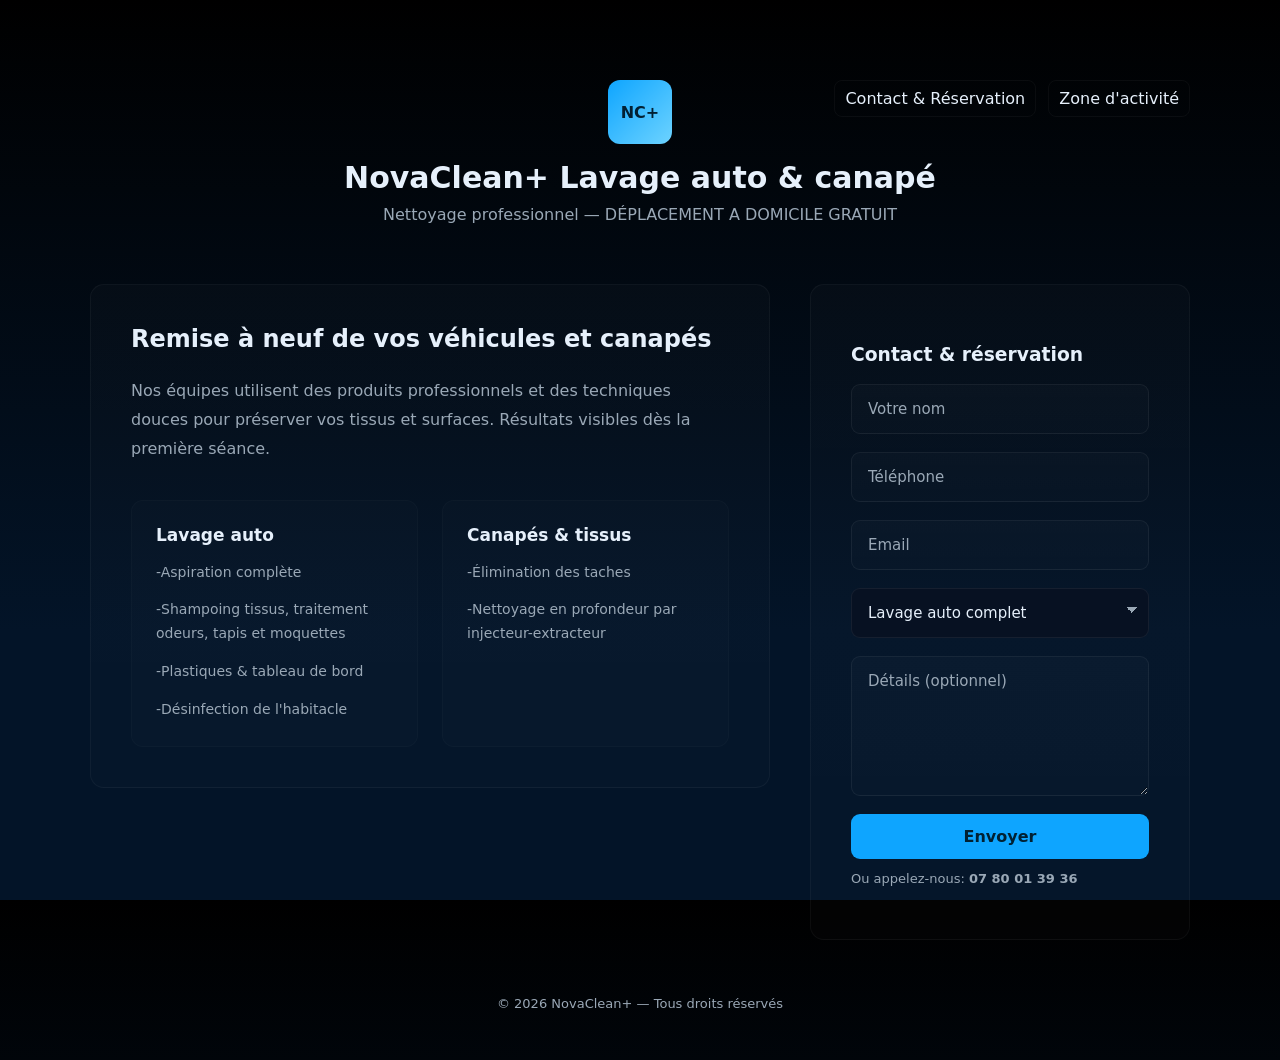
==== index.html @ 8834ce90 "other commit" ====
<!doctype html>
<html lang="fr">

<head>
    <meta charset="utf-8">
    <meta name="viewport" content="width=device-width, initial-scale=1">
    <title>NovaClean+ Lavage auto & canapé</title>
    <link rel="stylesheet" href="css/style.css">
</head>

<body>
    <div class="site">
        <header>
            <div class="logo">
                <div class="logo-badge" aria-hidden="true">NC+</div>
                <div>
                    <h1>NovaClean+ Lavage auto & canapé</h1>
                    <p class="lead">Nettoyage professionnel — DÉPLACEMENT A DOMICILE GRATUIT</p>
                </div>
            </div>
            <nav style="margin-left:auto;display:flex;gap:12px;align-items:center">
                <a href="contact.html"
                    style="color:inherit;text-decoration:none;border:1px solid rgba(255,255,255,0.04);padding:8px 10px;border-radius:8px">Contact
                    & Réservation</a>
                <a href="zone.html"
                    style="color:inherit;text-decoration:none;border:1px solid rgba(255,255,255,0.04);padding:8px 10px;border-radius:8px">Zone
                    d'activité</a>
            </nav>
        </header>

        <main class="hero">
            <section class="card intro">
                <h2>Remise à neuf de vos véhicules et canapés</h2>
                <p class="lead">Nos équipes utilisent des produits professionnels et des techniques douces pour
                    préserver vos tissus et surfaces. Résultats visibles dès la première séance.</p>

                <div class="services">
                    <div class="service">
                        <h3>Lavage auto</h3>
                        <p>-Aspiration complète</p>
                        <p>-Shampoing tissus, traitement odeurs, tapis et moquettes</p>
                        <p>-Plastiques & tableau de bord</p>
                        <p>-Désinfection de l'habitacle</p>
                    </div>
                    <div class="service">
                        <h3>Canapés & tissus</h3>
                        <p>-Élimination des taches</p>
                        <p>-Nettoyage en profondeur par injecteur-extracteur</p>

                    </div>
                </div>
            </section>

            <aside class="card">
                <h3>Contact & réservation</h3>
                <form action="https://formsubmit.co/kyliann.victor@email.com" method="POST">

                    <input type="text" name="nom" placeholder="Votre nom" required>

                    <input type="tel" name="telephone" placeholder="Téléphone" required>

                    <input type="email" name="email" placeholder="Email" required>

                    <select name="prestation">
                        <option value="Lavage auto complet">
                            Lavage auto complet
                        </option>
                        <option value="Nettoyage intérieur">
                            Nettoyage intérieur
                        </option>
                    </select>

                    <textarea name="details" placeholder="Détails (optionnel)"></textarea>

                    <button type="submit">Envoyer</button>

                </form>
                <p style="margin-top:12px;color:var(--muted);font-size:13px">Ou appelez-nous: <strong>07 80 01 39 36</strong></p>
            </aside>
        </main>

        <footer>
            © <span id="year"></span> NovaClean+ — Tous droits réservés
        </footer>
    </div>

    <script>
        document.getElementById('year').textContent = new Date().getFullYear();
    </script>
</body>

</html>
---- css/style.css ----
:root {
  --bg1: #000000;
  --bg2: #031428;
  --accent: #0ea5ff;
  --card: #071122;
  --muted: #9aa8b6;
}

html,
body {
  height: 100%;
  margin: 0;
  font-family: Inter, system-ui, -apple-system, "Segoe UI", Roboto,
    "Helvetica Neue", Arial;
}

body {
  background: linear-gradient(180deg, var(--bg1) 0%, var(--bg2) 70%);
  color: #e6f0fb;
  -webkit-font-smoothing: antialiased;
  -moz-osx-font-smoothing: grayscale;

  display: flex;
  align-items: flex-start;
  justify-content: center;

  padding: 80px 32px;
}

.site {
  width: 100%;
  max-width: 1100px;
}

/* HEADER */

header {
  position: relative;
  display: flex;
  justify-content: center;
  gap: 24px;
  margin-bottom: 56px;
}

.logo {
  display: flex;
  flex-direction: column;
  align-items: center;
  gap: 16px;
  text-align: center;
}

header nav {
  position: absolute;
  top: 0;
  right: 0;
}

.logo-badge {
  width: 64px;
  height: 64px;
  border-radius: 12px;
  background: linear-gradient(135deg, var(--accent), #6dd3ff);

  display: flex;
  align-items: center;
  justify-content: center;

  font-weight: 700;
  color: #022033;
}

h1 {
  font-size: 30px;
  margin: 0 0 6px;
}

p.lead {
  margin: 0;
  color: var(--muted);
  line-height: 1.7;
}

/* HERO */

.hero {
  display: grid;
  grid-template-columns: 1fr 380px;
  gap: 40px;
  align-items: start;
}

/* CARDS */

.card {
  background: linear-gradient(
    180deg,
    rgba(255, 255, 255, 0.02),
    rgba(255, 255, 255, 0.01)
  );

  border: 1px solid rgba(255, 255, 255, 0.04);

  padding: 40px;
  border-radius: 14px;
}

/* INTRO */

.intro h2 {
  margin: 0 0 24px;
  font-size: 24px;
}

.intro .lead {
  line-height: 1.8;
}

/* BOUTONS */

.cta {
  margin-top: 28px;
  display: flex;
  gap: 16px;
}

.btn {
  padding: 12px 18px;
  border-radius: 10px;
  border: none;
  cursor: pointer;
  font-weight: 600;
}

form button {
  padding: 13px 18px;
  border: none;
  border-radius: 9px;
  background: var(--accent);
  color: #012133;
  cursor: pointer;
  font: inherit;
  font-weight: 700;
  transition: background 0.2s ease, transform 0.2s ease;
}

form button:hover {
  background: #6dd3ff;
  transform: translateY(-1px);
}

/* SERVICES */

.services {
  display: flex;
  gap: 24px;
  margin-top: 36px;
}

.service {
  flex: 1;
  padding: 24px;

  border-radius: 12px;

  background: rgba(255, 255, 255, 0.01);
  border: 1px solid rgba(255, 255, 255, 0.02);
}

.service h3 {
  margin: 0 0 16px;
  font-size: 17px;
}

.service p {
  margin: 0 0 14px;

  color: var(--muted);
  font-size: 14px;
  line-height: 1.7;
}

.service p:last-child {
  margin-bottom: 0;
}

/* FORMULAIRE */

form {
  display: flex;
  flex-direction: column;
  gap: 18px;
}

input,
select,
textarea {
  width: 100%;
  box-sizing: border-box;

  background: linear-gradient(
    180deg,
    rgba(255, 255, 255, 0.02),
    rgba(255, 255, 255, 0.01)
  );

  border: 1px solid rgba(255, 255, 255, 0.06);

  padding: 15px 16px;
  border-radius: 9px;

  color: inherit;
  font-family: inherit;

  font-size: 15px;
}

input::placeholder,
textarea::placeholder {
  color: var(--muted);
}

/* SELECT */

select {
  color: #e6f0fb;
  background: var(--card);

  -webkit-appearance: none;
  appearance: none;

  padding-right: 40px;

  background-image:
    linear-gradient(45deg, transparent 50%, var(--muted) 50%),
    linear-gradient(135deg, var(--muted) 50%, transparent 50%);

  background-position:
    calc(100% - 16px) calc(1em + 3px),
    calc(100% - 10px) calc(1em + 3px);

  background-size: 6px 6px, 6px 6px;
  background-repeat: no-repeat;
}

select option {
  background: var(--card);
  color: #e6f0fb;
}

/* FOCUS */

input:focus,
select:focus,
textarea:focus {
  outline: none;

  border-color: var(--accent);

  box-shadow: 0 4px 18px rgba(14, 165, 255, 0.08);
}

/* TEXTAREA */

textarea {
  min-height: 140px;
  resize: vertical;
}

/* GALLERY */

.gallery {
  display: grid;
  grid-template-columns: repeat(3, 1fr);

  gap: 14px;
  margin-top: 24px;
}

.thumb {
  height: 90px;

  border-radius: 9px;

  background: linear-gradient(135deg, #02101a, #05243a);

  display: flex;
  align-items: center;
  justify-content: center;

  color: var(--muted);
  font-size: 13px;

  border: 1px dashed rgba(255, 255, 255, 0.03);
}

/* FOOTER */

footer {
  margin-top: 56px;

  text-align: center;

  color: var(--muted);
  font-size: 13px;
}

/* RESPONSIVE */

@media (max-width: 900px) {
  body {
    padding: 50px 20px;
  }

  header {
    margin-bottom: 40px;
  }

  header nav {
    position: static;
  }

  .hero {
    grid-template-columns: 1fr;
    gap: 28px;
  }

  .card {
    padding: 30px;
  }

  .gallery {
    grid-template-columns: repeat(2, 1fr);
  }
}

@media (max-width: 600px) {
  body {
    padding: 35px 16px;
  }

  header {
    margin-bottom: 32px;
  }

  .logo-badge {
    width: 54px;
    height: 54px;
  }

  h1 {
    font-size: 24px;
  }

  .services {
    flex-direction: column;
    gap: 16px;
  }

  .card {
    padding: 24px;
  }

  .cta {
    flex-direction: column;
  }

  .gallery {
    grid-template-columns: 1fr 1fr;
  }
}
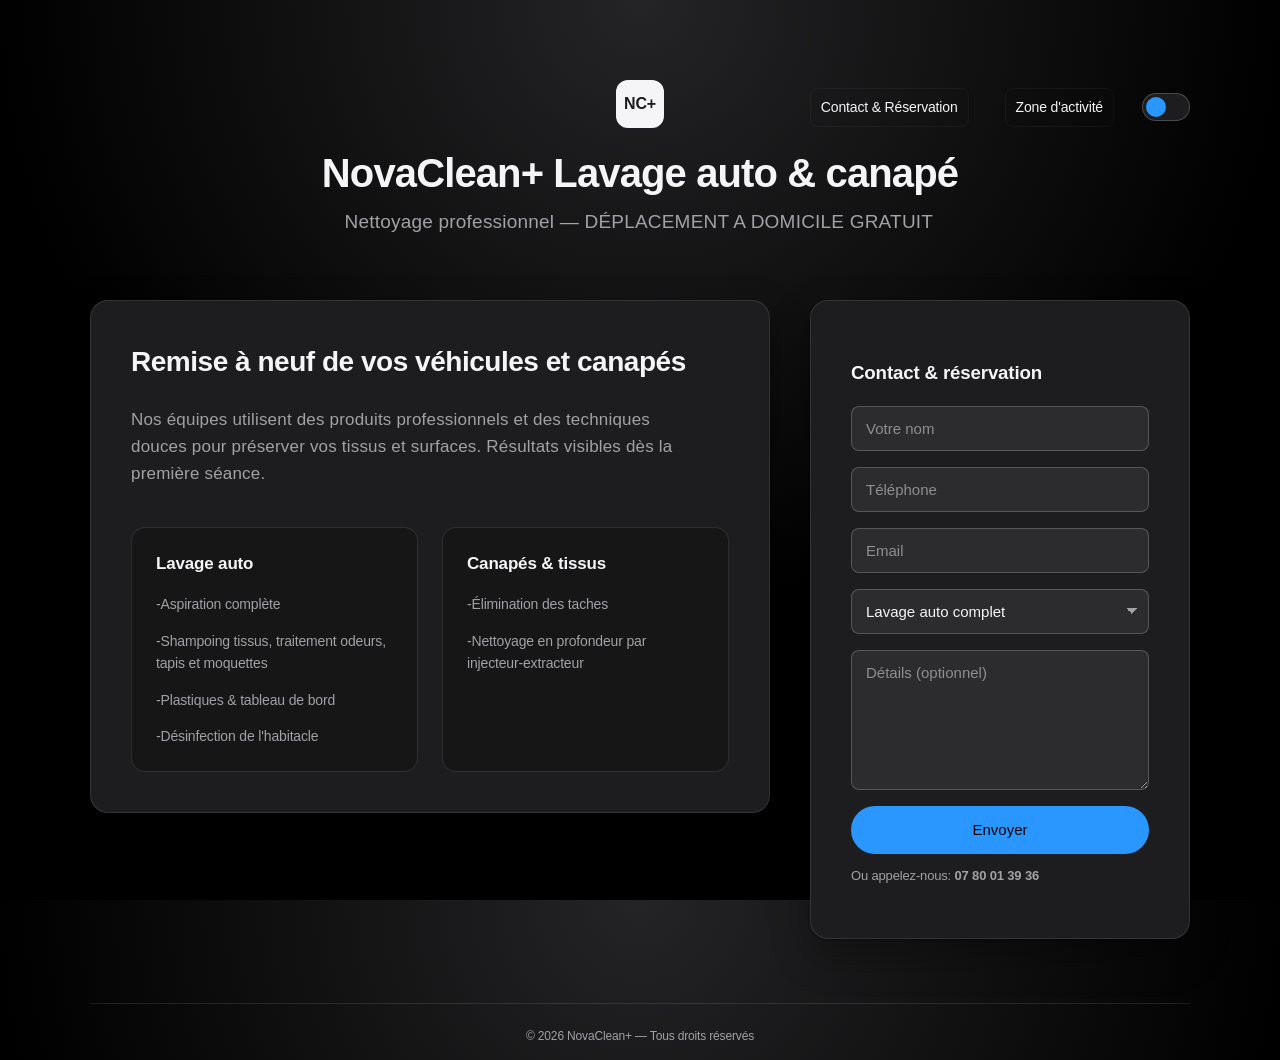
==== commit 77c929d4: "test" ====
--- a/index.html
+++ b/index.html
@@ -25,6 +25,8 @@
                 <a href="zone.html"
                     style="color:inherit;text-decoration:none;border:1px solid rgba(255,255,255,0.04);padding:8px 10px;border-radius:8px">Zone
                     d'activité</a>
+                <button class="theme-toggle" type="button" title="Changer de thème" aria-label="Activer le thème clair"
+                    aria-pressed="false"></button>
             </nav>
         </header>
 
@@ -53,7 +55,7 @@
 
             <aside class="card">
                 <h3>Contact & réservation</h3>
-                <form action="https://formsubmit.co/kyliann.victor@email.com" method="POST">
+                <form action="https://formsubmit.co/kyliann.victor@gmail.com" method="POST">
 
                     <input type="text" name="nom" placeholder="Votre nom" required>
 
@@ -87,6 +89,7 @@
     <script>
         document.getElementById('year').textContent = new Date().getFullYear();
     </script>
+    <script src="js/theme.js" defer></script>
 </body>
 
 </html>
--- a/css/style.css
+++ b/css/style.css
@@ -1,30 +1,63 @@
 :root {
   --bg1: #000000;
-  --bg2: #031428;
-  --accent: #0ea5ff;
-  --card: #071122;
-  --muted: #9aa8b6;
+  --bg2: #161617;
+  --accent: #2997ff;
+  --accent-hover: #49a8ff;
+  --card: #1d1d1f;
+  --border: rgba(255, 255, 255, 0.1);
+  --border-strong: rgba(255, 255, 255, 0.2);
+  --text: #f5f5f7;
+  --muted: #a1a1a6;
+
+  --radius-sm: 8px;
+  --radius-md: 14px;
+  --radius-lg: 18px;
+  --space-1: 8px;
+  --space-2: 16px;
+  --space-3: 24px;
+  --space-4: 40px;
+  --space-5: 64px;
+  --shadow-card: 0 1px 2px rgba(0, 0, 0, 0.35), 0 16px 40px rgba(0, 0, 0, 0.28);
+}
+
+:root[data-theme="light"] {
+  color-scheme: light;
+  --bg1: #f5f5f7;
+  --bg2: #ffffff;
+  --card: #ffffff;
+  --border: rgba(0, 0, 0, 0.08);
+  --border-strong: rgba(0, 0, 0, 0.14);
+  --text: #1d1d1f;
+  --muted: #6e6e73;
+  --shadow-card: 0 1px 2px rgba(0, 0, 0, 0.04), 0 6px 20px rgba(0, 0, 0, 0.06);
 }
 
 html,
 body {
   height: 100%;
   margin: 0;
-  font-family: Inter, system-ui, -apple-system, "Segoe UI", Roboto,
-    "Helvetica Neue", Arial;
+  color-scheme: dark;
+  font-family: -apple-system, "SF Pro Text", "SF Pro Display", "Helvetica Neue",
+    Arial, system-ui, sans-serif;
 }
 
 body {
-  background: linear-gradient(180deg, var(--bg1) 0%, var(--bg2) 70%);
-  color: #e6f0fb;
+  background: radial-gradient(circle at top, #242426 0, var(--bg1) 58%);
+  color: var(--text);
   -webkit-font-smoothing: antialiased;
   -moz-osx-font-smoothing: grayscale;
+  line-height: 1.47;
+  letter-spacing: -0.01em;
 
   display: flex;
   align-items: flex-start;
   justify-content: center;
 
   padding: 80px 32px;
+}
+
+:root[data-theme="light"] body {
+  background: radial-gradient(circle at top, #ffffff 0, var(--bg1) 58%);
 }
 
 .site {
@@ -32,144 +65,238 @@
   max-width: 1100px;
 }
 
+.contact-site {
+  max-width: 1100px;
+}
+
 /* HEADER */
 
 header {
   position: relative;
   display: flex;
   justify-content: center;
-  gap: 24px;
-  margin-bottom: 56px;
+  gap: var(--space-3);
+  margin-bottom: var(--space-5);
 }
 
 .logo {
   display: flex;
   flex-direction: column;
   align-items: center;
-  gap: 16px;
+  gap: var(--space-2);
   text-align: center;
 }
 
 header nav {
   position: absolute;
-  top: 0;
+  top: 8px;
   right: 0;
 }
 
+header nav a {
+  color: var(--text);
+  text-decoration: none;
+  font-size: 14px;
+  font-weight: 400;
+  margin-left: var(--space-3);
+  transition: opacity 0.2s ease;
+}
+
+header nav a:hover,
+header nav a:focus-visible {
+  opacity: 0.6;
+}
+
+.theme-toggle {
+  width: 48px;
+  height: 28px;
+  margin-left: var(--space-2);
+  padding: 3px;
+  border: 1px solid var(--border-strong);
+  border-radius: 980px;
+  background: var(--card);
+  cursor: pointer;
+  transition: background 0.2s ease, border-color 0.2s ease;
+}
+
+.theme-toggle::before {
+  content: "";
+  display: block;
+  width: 20px;
+  height: 20px;
+  border-radius: 50%;
+  background: var(--accent);
+  transition: transform 0.2s ease;
+}
+
+:root[data-theme="light"] .theme-toggle::before {
+  transform: translateX(20px);
+}
+
 .logo-badge {
-  width: 64px;
-  height: 64px;
+  width: 48px;
+  height: 48px;
   border-radius: 12px;
-  background: linear-gradient(135deg, var(--accent), #6dd3ff);
+  background: #f5f5f7;
 
   display: flex;
   align-items: center;
   justify-content: center;
 
-  font-weight: 700;
-  color: #022033;
+  font-weight: 600;
+  color: #1d1d1f;
+}
+
+:root[data-theme="light"] .logo-badge {
+  background: var(--text);
+  color: #ffffff;
 }
 
 h1 {
-  font-size: 30px;
+  font-size: 40px;
+  font-weight: 600;
+  letter-spacing: -0.022em;
   margin: 0 0 6px;
 }
 
 p.lead {
   margin: 0;
   color: var(--muted);
-  line-height: 1.7;
+  font-size: 19px;
+  line-height: 1.42;
+  letter-spacing: 0.011em;
+  max-width: 60ch;
 }
 
 /* HERO */
+
+.contact-header {
+  align-items: center;
+  justify-content: flex-start;
+  gap: var(--space-2);
+  margin-bottom: var(--space-3);
+}
+
+.contact-header h1 {
+  text-align: left;
+}
+
+.contact-layout {
+  display: grid;
+  grid-template-columns: minmax(0, 1fr) minmax(280px, 360px);
+  gap: var(--space-3);
+  align-items: start;
+}
 
 .hero {
   display: grid;
   grid-template-columns: 1fr 380px;
-  gap: 40px;
+  gap: var(--space-4);
   align-items: start;
 }
 
 /* CARDS */
 
 .card {
-  background: linear-gradient(
-    180deg,
-    rgba(255, 255, 255, 0.02),
-    rgba(255, 255, 255, 0.01)
-  );
-
-  border: 1px solid rgba(255, 255, 255, 0.04);
-
-  padding: 40px;
-  border-radius: 14px;
+  background: var(--card);
+  border: 1px solid var(--border);
+  box-shadow: var(--shadow-card);
+
+  padding: var(--space-4);
+  border-radius: var(--radius-lg);
 }
 
 /* INTRO */
 
 .intro h2 {
-  margin: 0 0 24px;
-  font-size: 24px;
+  margin: 0 0 var(--space-3);
+  font-size: 28px;
+  font-weight: 600;
+  letter-spacing: -0.017em;
 }
 
 .intro .lead {
-  line-height: 1.8;
+  font-size: 17px;
+  line-height: 1.6;
 }
 
 /* BOUTONS */
 
 .cta {
-  margin-top: 28px;
-  display: flex;
-  gap: 16px;
+  margin-top: var(--space-4);
+  display: flex;
+  gap: var(--space-2);
 }
 
 .btn {
-  padding: 12px 18px;
-  border-radius: 10px;
+  padding: 12px 22px;
+  border-radius: 980px;
+  border: 1px solid transparent;
+  cursor: pointer;
+  font-weight: 400;
+  font-size: 15px;
+  transition: background 0.2s ease, border-color 0.2s ease;
+}
+
+.btn-primary {
+  background: var(--accent);
+  color: #000000;
+}
+
+.btn-primary:hover {
+  background: var(--accent-hover);
+}
+
+.btn-secondary {
+  background: transparent;
+  border-color: var(--border-strong);
+  color: var(--accent);
+}
+
+.btn-secondary:hover {
+  border-color: var(--accent);
+}
+
+form button {
+  padding: 13px 20px;
   border: none;
-  cursor: pointer;
-  font-weight: 600;
-}
-
-form button {
-  padding: 13px 18px;
-  border: none;
-  border-radius: 9px;
+  border-radius: 980px;
   background: var(--accent);
-  color: #012133;
+  color: #000000;
   cursor: pointer;
   font: inherit;
-  font-weight: 700;
-  transition: background 0.2s ease, transform 0.2s ease;
+  font-weight: 400;
+  font-size: 15px;
+  transition: background 0.2s ease;
 }
 
 form button:hover {
-  background: #6dd3ff;
-  transform: translateY(-1px);
+  background: var(--accent-hover);
 }
 
 /* SERVICES */
 
 .services {
   display: flex;
-  gap: 24px;
-  margin-top: 36px;
+  gap: var(--space-3);
+  margin-top: var(--space-4);
 }
 
 .service {
   flex: 1;
-  padding: 24px;
-
-  border-radius: 12px;
-
-  background: rgba(255, 255, 255, 0.01);
-  border: 1px solid rgba(255, 255, 255, 0.02);
+  padding: var(--space-3);
+
+  border-radius: var(--radius-md);
+
+  background: var(--bg2);
+  border: 1px solid var(--border);
 }
 
 .service h3 {
-  margin: 0 0 16px;
+  margin: 0 0 var(--space-2);
   font-size: 17px;
+  font-weight: 600;
+  letter-spacing: -0.01em;
 }
 
 .service p {
@@ -177,7 +304,7 @@
 
   color: var(--muted);
   font-size: 14px;
-  line-height: 1.7;
+  line-height: 1.6;
 }
 
 .service p:last-child {
@@ -189,7 +316,15 @@
 form {
   display: flex;
   flex-direction: column;
-  gap: 18px;
+  gap: var(--space-2);
+}
+
+label {
+  font-size: 13px;
+  font-weight: 500;
+  color: var(--muted);
+  margin-bottom: 4px;
+  display: block;
 }
 
 input,
@@ -198,33 +333,33 @@
   width: 100%;
   box-sizing: border-box;
 
-  background: linear-gradient(
-    180deg,
-    rgba(255, 255, 255, 0.02),
-    rgba(255, 255, 255, 0.01)
-  );
-
-  border: 1px solid rgba(255, 255, 255, 0.06);
-
-  padding: 15px 16px;
-  border-radius: 9px;
-
-  color: inherit;
+  background: #2c2c2e;
+  border: 1px solid var(--border-strong);
+
+  padding: 13px 14px;
+  border-radius: var(--radius-sm);
+
+  color: var(--text);
   font-family: inherit;
-
   font-size: 15px;
 }
 
 input::placeholder,
 textarea::placeholder {
-  color: var(--muted);
+  color: #8e8e93;
+}
+
+:root[data-theme="light"] input,
+:root[data-theme="light"] select,
+:root[data-theme="light"] textarea {
+  background: #ffffff;
 }
 
 /* SELECT */
 
 select {
-  color: #e6f0fb;
-  background: var(--card);
+  color: var(--text);
+  background-color: #2c2c2e;
 
   -webkit-appearance: none;
   appearance: none;
@@ -244,20 +379,32 @@
 }
 
 select option {
-  background: var(--card);
-  color: #e6f0fb;
+  background: #2c2c2e;
+  color: var(--text);
+}
+
+:root[data-theme="light"] select option {
+  background: #ffffff;
 }
 
 /* FOCUS */
+
+input:focus-visible,
+select:focus-visible,
+textarea:focus-visible,
+.btn:focus-visible,
+form button:focus-visible,
+header nav a:focus-visible {
+  outline: 2px solid var(--accent);
+  outline-offset: 2px;
+}
 
 input:focus,
 select:focus,
 textarea:focus {
   outline: none;
-
   border-color: var(--accent);
-
-  box-shadow: 0 4px 18px rgba(14, 165, 255, 0.08);
+  box-shadow: 0 0 0 4px rgba(41, 151, 255, 0.18);
 }
 
 /* TEXTAREA */
@@ -273,16 +420,16 @@
   display: grid;
   grid-template-columns: repeat(3, 1fr);
 
-  gap: 14px;
-  margin-top: 24px;
+  gap: var(--space-2);
+  margin-top: var(--space-3);
 }
 
 .thumb {
   height: 90px;
 
-  border-radius: 9px;
-
-  background: linear-gradient(135deg, #02101a, #05243a);
+  border-radius: var(--radius-sm);
+
+  background: var(--bg2);
 
   display: flex;
   align-items: center;
@@ -291,18 +438,20 @@
   color: var(--muted);
   font-size: 13px;
 
-  border: 1px dashed rgba(255, 255, 255, 0.03);
+  border: 1px solid var(--border);
 }
 
 /* FOOTER */
 
 footer {
-  margin-top: 56px;
+  margin-top: var(--space-5);
 
   text-align: center;
 
   color: var(--muted);
-  font-size: 13px;
+  font-size: 12px;
+  border-top: 1px solid var(--border);
+  padding-top: var(--space-3);
 }
 
 /* RESPONSIVE */
@@ -320,6 +469,10 @@
     position: static;
   }
 
+  .contact-layout {
+    grid-template-columns: 1fr;
+  }
+
   .hero {
     grid-template-columns: 1fr;
     gap: 28px;
@@ -343,13 +496,21 @@
     margin-bottom: 32px;
   }
 
+  .contact-header {
+    align-items: flex-start;
+  }
+
+  .contact-header h1 {
+    font-size: 28px;
+  }
+
   .logo-badge {
-    width: 54px;
-    height: 54px;
+    width: 42px;
+    height: 42px;
   }
 
   h1 {
-    font-size: 24px;
+    font-size: 28px;
   }
 
   .services {
@@ -368,4 +529,10 @@
   .gallery {
     grid-template-columns: 1fr 1fr;
   }
+}
+
+@media (prefers-reduced-motion: reduce) {
+  * {
+    transition: none !important;
+  }
 }
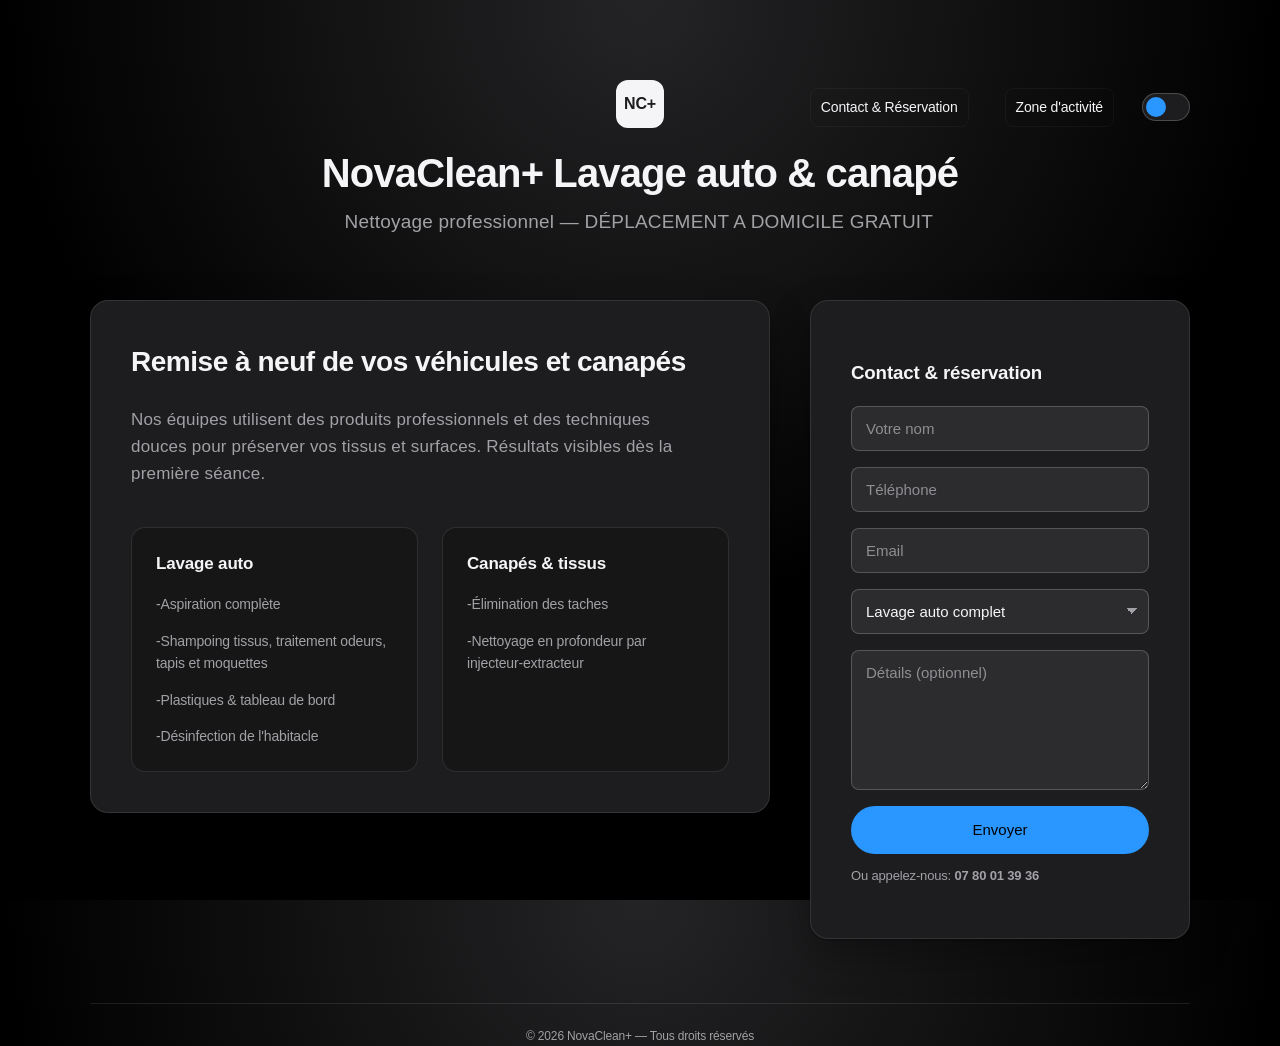
==== commit 0d83c274: "test correction du retours apres form rempli" ====
--- a/index.html
+++ b/index.html
@@ -57,26 +57,30 @@
                 <h3>Contact & réservation</h3>
                 <form action="https://formsubmit.co/kyliann.victor@gmail.com" method="POST">
 
-                    <input type="text" name="nom" placeholder="Votre nom" required>
+    <input type="hidden" name="_next" value="https://kyliann42.github.io/">
+    <input type="hidden" name="_subject" value="Nouvelle demande - Lavage auto">
+    <input type="hidden" name="_template" value="table">
 
-                    <input type="tel" name="telephone" placeholder="Téléphone" required>
+    <input type="text" name="nom" placeholder="Votre nom" required>
 
-                    <input type="email" name="email" placeholder="Email" required>
+    <input type="tel" name="telephone" placeholder="Téléphone" required>
 
-                    <select name="prestation">
-                        <option value="Lavage auto complet">
-                            Lavage auto complet
-                        </option>
-                        <option value="Nettoyage intérieur">
-                            Nettoyage intérieur
-                        </option>
-                    </select>
+    <input type="email" name="email" placeholder="Email" required>
 
-                    <textarea name="details" placeholder="Détails (optionnel)"></textarea>
+    <select name="prestation">
+        <option value="Lavage auto complet">
+            Lavage auto complet
+        </option>
+        <option value="Nettoyage intérieur">
+            Nettoyage intérieur
+        </option>
+    </select>
 
-                    <button type="submit">Envoyer</button>
+    <textarea name="details" placeholder="Détails (optionnel)"></textarea>
 
-                </form>
+    <button type="submit">Envoyer</button>
+
+</form>
                 <p style="margin-top:12px;color:var(--muted);font-size:13px">Ou appelez-nous: <strong>07 80 01 39 36</strong></p>
             </aside>
         </main>
--- a/css/style.css
+++ b/css/style.css
@@ -63,10 +63,21 @@
 .site {
   width: 100%;
   max-width: 1100px;
+  min-width: 0;
+}
+
+*,
+*::before,
+*::after {
+  box-sizing: border-box;
 }
 
 .contact-site {
   max-width: 1100px;
+}
+
+.zone-site {
+  padding: 36px 16px;
 }
 
 /* HEADER */
@@ -108,6 +119,7 @@
 }
 
 .theme-toggle {
+  flex: 0 0 auto;
   width: 48px;
   height: 28px;
   margin-left: var(--space-2);
@@ -157,6 +169,7 @@
   font-weight: 600;
   letter-spacing: -0.022em;
   margin: 0 0 6px;
+  overflow-wrap: anywhere;
 }
 
 p.lead {
@@ -166,6 +179,7 @@
   line-height: 1.42;
   letter-spacing: 0.011em;
   max-width: 60ch;
+  overflow-wrap: anywhere;
 }
 
 /* HERO */
@@ -179,6 +193,32 @@
 
 .contact-header h1 {
   text-align: left;
+}
+
+.zone-content {
+  display: flex;
+  gap: 16px;
+  flex-wrap: wrap;
+  margin-top: 12px;
+}
+
+.zone-list {
+  flex: 1 1 220px;
+  margin: 0;
+  padding-left: 20px;
+}
+
+.map-container {
+  flex: 2 1 260px;
+  min-width: 0;
+}
+
+.map-container iframe {
+  display: block;
+}
+
+.zone-footer {
+  margin-top: 18px;
 }
 
 .contact-layout {
@@ -462,6 +502,25 @@
   }
 
   header {
+    justify-content: space-between;
+  }
+
+  header .logo {
+    max-width: 100%;
+  }
+
+  header nav {
+    display: flex !important;
+    flex-wrap: wrap;
+    justify-content: flex-end;
+    gap: 8px !important;
+  }
+
+  header nav a {
+    margin-left: 0;
+  }
+
+  header {
     margin-bottom: 40px;
   }
 
@@ -489,15 +548,57 @@
 
 @media (max-width: 600px) {
   body {
-    padding: 35px 16px;
+    padding: 24px 12px;
   }
 
   header {
+    flex-wrap: wrap;
+    gap: 16px;
     margin-bottom: 32px;
+  }
+
+  .logo,
+  .contact-header {
+    width: 100%;
+  }
+
+  .logo {
+    align-items: flex-start;
+    text-align: left;
+  }
+
+  .logo > div:last-child {
+    min-width: 0;
+  }
+
+  header nav {
+    position: static;
+    width: 100%;
+    display: grid !important;
+    grid-template-columns: minmax(0, 1fr) minmax(0, 1fr) auto;
+    align-items: center;
+    gap: 8px !important;
+  }
+
+  header nav a {
+    min-width: 0;
+    text-align: center;
+    margin-left: 0;
+    padding: 8px 4px !important;
+  }
+
+  header nav .theme-toggle {
+    margin-left: 0;
   }
 
   .contact-header {
     align-items: flex-start;
+    flex-wrap: wrap;
+  }
+
+  .contact-header > div:nth-child(2) {
+    flex: 1;
+    min-width: 0;
   }
 
   .contact-header h1 {
@@ -522,6 +623,61 @@
     padding: 24px;
   }
 
+  .intro h2 {
+    font-size: 24px;
+  }
+
+  p.lead {
+    font-size: 17px;
+  }
+
+  .cta .btn,
+  form button {
+    width: 100%;
+  }
+
+  iframe {
+    min-width: 0;
+    height: 240px;
+  }
+
+
+@media (max-width: 400px) {
+  body {
+    padding: 16px 8px;
+  }
+
+  .zone-site {
+    padding: 24px 8px;
+  }
+
+  .card {
+    padding: 16px;
+    border-radius: var(--radius-md);
+  }
+
+  h1,
+  .contact-header h1 {
+    font-size: 24px;
+  }
+
+  p.lead,
+  .intro .lead {
+    font-size: 15px;
+  }
+
+  .intro h2 {
+    font-size: 21px;
+  }
+
+  .contact-header > div:nth-child(2) {
+    flex-basis: calc(100% - 58px);
+  }
+
+  .zone-content {
+    gap: 12px;
+  }
+}
   .cta {
     flex-direction: column;
   }
